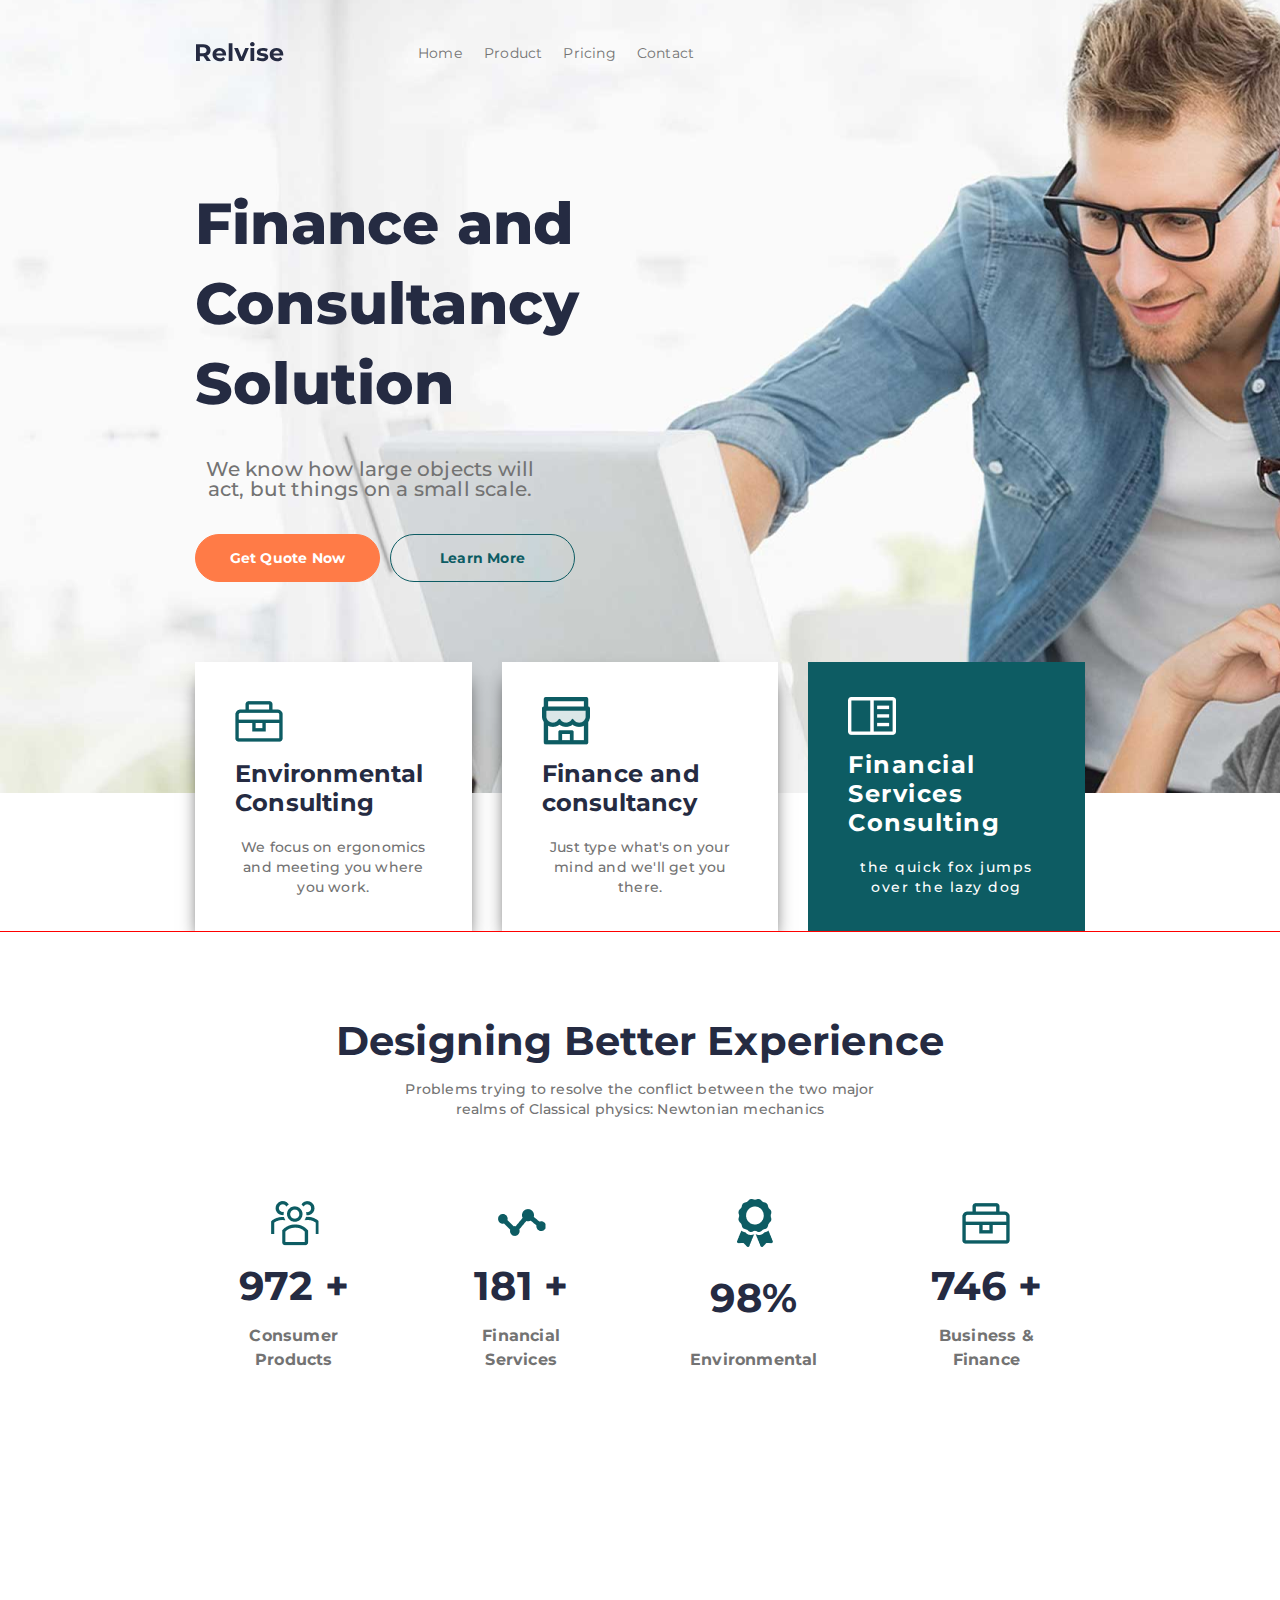
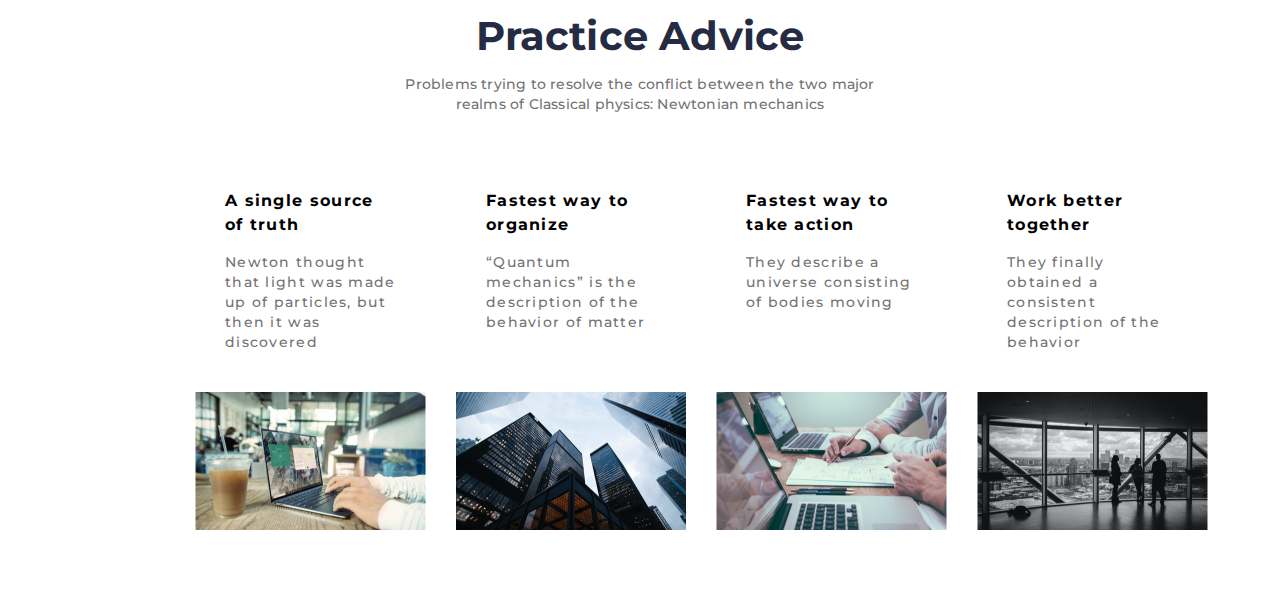
==== project/index.html @ 9a29da0e "Add files via upload" ====
<!DOCTYPE html>
<html lang="en">
  <head>
    <meta charset="UTF-8" />
    <meta http-equiv="X-UA-Compatible" content="IE=edge" />
    <meta name="viewport" content="width=device-width, initial-scale=1.0" />
    <title>Project</title>
    <link rel="stylesheet" href="css/main.css" />
    <link
      rel="shortcut icon"
      href="img/fivicons/icons8-улучшение-экономической-ситуации-32.png"
      type="image/x-icon"
    />
    <link rel="preconnect" href="https://fonts.googleapis.com" />
    <link rel="preconnect" href="https://fonts.gstatic.com" crossorigin />
    <link
      href="https://fonts.googleapis.com/css2?family=Montserrat:wght@500;600;700;800&display=swap"
      rel="stylesheet"
    />
  </head>
  <body>
    <div class="wrapper">
      <header class="header">
        <div class="container">
          <div class="header__nav nav">
            <div class="nav__logo">
              <img src="img/fivicons/Relvise.svg" alt="" />
            </div>
            <ul class="nav__list">
              <li class="nav__item"><a href="#">Home</a></li>
              <li class="nav__item"><a href="#">Product</a></li>
              <li class="nav__item"><a href="#">Pricing</a></li>
              <li class="nav__item"><a href="#">Contact</a></li>
            </ul>
          </div>
          <div class="header__introduce">
            <h1 class="introduce__title">Finance and Consultancy Solution</h1>
            <p class="introduce__text">
              We know how large objects will act, but things on a small scale.
            </p>
            <div class="introduce__buttons">
              <a class="introduce__button introduce__button_active" href="#"
                >Get Quote Now</a
              >
              <a class="introduce__button" href="#">Learn More</a>
            </div>
          </div>
          <div class="header__brand">
            <div class="brand__items items">
              <div class="brand__item">
                <div class="brand__icon">
                  <img src="img/fivicons/1-1.png" alt="" />
                </div>
                <h3 class="brand__title">Environmental Consulting</h3>
                <p class="brand__text">
                  We focus on ergonomics and meeting you where you work.
                </p>
              </div>
              <div class="brand__item">
                <div class="brand__icon">
                  <img src="img/fivicons/1-2.png" alt="" />
                </div>
                <h3 class="brand__title">Finance and consultancy</h3>
                <p class="brand__text">
                  Just type what's on your mind and we'll get you there.
                </p>
              </div>
              <div class="brand__item brand__item_active">
                <div class="brand__icon">
                  <img src="img/fivicons/1-3.png" alt="" />
                </div>
                <h3 class="brand__title">Financial Services Consulting</h3>
                <p class="brand__text">the quick fox jumps over the lazy dog</p>
              </div>
            </div>
          </div>
        </div>
      </header>
      <main class="main">
        <div class="container">
          <section class="experience">
            <h2 class="experience__title">Designing Better Experience</h2>
            <p class="experience__problems">
              Problems trying to resolve the conflict between the two major
              realms of Classical physics: Newtonian mechanics
            </p>
            <div class="experience__items items">
              <div class="experience__item">
                <div class="experience__icon">
                  <img src="img/fivicons/2-1.png" alt="" />
                </div>
                <div class="experience__meaning">972 +</div>
                <div class="experience__text">Consumer Products</div>
              </div>
              <div class="experience__item">
                <div class="experience__icon">
                  <img src="img/fivicons/2-2.png" alt="" />
                </div>
                <div class="experience__meaning">181 +</div>
                <div class="experience__text">Financial Services</div>
              </div>
              <div class="experience__item">
                <div class="experience__icon">
                  <img src="img/fivicons/2-3.png" alt="" />
                </div>
                <div class="experience__meaning">98%</div>
                <div class="experience__text">Environmental</div>
              </div>
              <div class="experience__item">
                <div class="experience__icon">
                  <img src="img/fivicons/2-4.png" alt="" />
                </div>
                <div class="experience__meaning">746 +</div>
                <div class="experience__text">Business & Finance</div>
              </div>
            </div>
          </section>
          <section class="advice">
            <h2 class="advice__title">Practice Advice</h2>
            <p class="advice__problems">
              Problems trying to resolve the conflict between the two major
              realms of Classical physics: Newtonian mechanics
            </p>
            <div class="advice__items items">
              <div class="advice__item">
                <div class="advice__description">
                  <div class="advice__subtitle">A single source of truth</div>
                  <div class="advice__text">
                    Newton thought that light was made up of particles, but then
                    it was discovered
                  </div>
                </div>
                <div class="advice__img"><img src="img/3-1.png" alt="" /></div>
              </div>
              <div class="advice__item">
                <div class="advice__description">
                  <div class="advice__subtitle">Fastest way to organize</div>
                  <div class="advice__text">
                    “Quantum mechanics” is the description of the behavior of
                    matter
                  </div>
                </div>
                <div class="advice__img"><img src="img/3-2.png" alt="" /></div>
              </div>
              <div class="advice__item">
                <div class="advice__description">
                  <div class="advice__subtitle">Fastest way to take action</div>
                  <div class="advice__text">
                    They describe a universe consisting of bodies moving
                  </div>
                </div>
                <div class="advice__img"><img src="img/3-3.png" alt="" /></div>
              </div>
              <div class="advice__item">
                <div class="advice__description">
                  <div class="advice__subtitle">Work better together</div>
                  <div class="advice__text">
                    They finally obtained a consistent description of the
                    behavior
                  </div>
                </div>
                <div class="advice__img"><img src="img/3-4.png" alt="" /></div>
              </div>
            </div>
          </section>
        </div>
      </main>
    </div>
  </body>
</html>
---- project/css/main.css ----
:root{
  --color1:rgba(115, 115, 115, 1);
  --color2: rgba(37, 43, 66, 1);;
  --color3: rgba(13, 92, 99, 1);
  --color4: rgba(255, 123, 71, 1);
  --color5:rgba(255, 255, 255, 1);
  --size1: 14px;
  --size2: 16px;
  --size3: 20px;
  --size4: 24px;
  --size5: 40px;
  --weight1: 500;
  --weight2: 600;
  --weight3: 700;
  --weight4: 800;
}
*,
*::after,
*::before{
  padding: 0;
  border: 0;
  margin: 0;
  box-sizing: border-box;
}
ul{
  list-style-type: none;
}
a{
  text-decoration: none;
}
html{
  height: 100%;
}
body{
  height: 100%;
  font-family: 'Montserrat', sans-serif;
  letter-spacing: 0.2px;
}
.wrapper{
  min-height: 100%;
  max-width: 1440px;
  margin: 0 auto;
  outline: 1px solid blue;

}
.container{
  padding: 0 195px;
  outline: 1px solid red;
}
/* HEADER */
.header {
  background-image: url("../img/background.png");
  background-repeat: no-repeat;
  overflow: hidden;
}
.header__nav {
  height: 104px;
}
.nav {
  display: grid;
  grid-template: 1fr/1fr minmax(auto, 187px) minmax(auto, 863px) 1fr;
  align-items: center;
}
.nav__logo {
  width: 187px;
  height: 58px;
  grid-column:2/3;
  display: flex;
  align-items: center;
}
.nav__list {
  display: grid;
  grid-template: 1fr/repeat(4,minmax(45px,auto)) +1fr;
  grid-auto-flow: column;
  column-gap: 21px;
  justify-items: start;
  grid-column: 3/4;
  padding-left: 36px;
}
.nav__item a {
  font-size: var(--size1);
  color: var(--color1);
}
/* header__introduce */
.header__introduce {
  max-width: 509px;
  display: flex;
  flex-direction: column;
  justify-content: flex-start;
  margin: 80px 0;
}
.introduce__title {
  font-size: 58px;
  line-height: 80px;
  font-weight: 800;
  color: var(--color2);
}
.introduce__text {
  width: 350px;
  font-size: var(--size3);
  font-weight: 500;
  color: var(--color1);
  margin: 35px 0;
}
.introduce__buttons{
  display: flex;
  justify-content: flex-start;
  column-gap: 10px;
}
.introduce__button {
  display: flex;
  justify-content: center;
  align-items:center;
  cursor: pointer;
  width:185px;
  height: 48px;
  border: 1px solid var(--color3);
  border-radius: 37px;
  background-color: transparent;
  font-size: var(--size1);
  font-weight: 700;
  color:var(--color3);
  }
.introduce__button_active,
.introduce__button:hover {
  border: 1px solid var(--color4);
  background-color:var(--color4);
  color:var(--color5);
  }
.introduce__button_active {
  color:var(--color5);
}
/* header__brand */
.items {
  display: flex;
  justify-content: space-between;
  column-gap: 30px;
}
.brand__item {
  flex: 1;
  padding: 35px 40px;
  display: flex;
  flex-direction: column;
  justify-content: space-between;
  row-gap: 10px;
  background-color: #fff;
  box-shadow: 0 13px 19px -7px #000;
}
.brand__title {
  font-size: var(--size4);
  color:var(--color2);
  font-weight: 700;
}
.brand__text {
  font-size: var(--size1);
  color: var(--color1);
}
.brand__item:hover{
  background-color: var(--color3);
  box-shadow:none;
}
.brand__item:hover .brand__title,
.brand__item:hover .brand__text{
  color:var(--color5);
}
.brand__item:hover .brand__icon img{
  filter:brightness(25)
}
.brand__item_active{
  background-color: var(--color3);
  box-shadow:none;
}
.brand__item_active .brand__title,
.brand__item_active .brand__text{
  color:var(--color5);
  letter-spacing:1.5px;
}
/* MAIN */
/* SECTION EXPERIENCE */
.experience,
.advice{
  display: flex;
  flex-direction: column;
  justify-content: center;
  align-items:center;
  text-align: center;
  padding: 80px 0;
}
h2{
  font-size: var(--size5);
  color: var(--color2);
  line-height: 57px;
}
p {
  max-width: 510px;
  text-align: center;
  font-size: var(--size1);
  color: var(--color1);
  font-weight: 500;
  line-height: 20px;
  margin-top: 10px;
}
.experience__items {
  width: 100%;
  margin-top: 50px;
}
.experience__item {
  flex: 1;
  padding: 30px 40px;
  display: flex;
  flex-direction: column;
  justify-content: space-between;
  align-items:center;
  row-gap: 10px;
}
.experience__icon {
  width: 48px;
  height: 48px;
}
.experience__meaning {
  font-size: var(--size5);
  font-weight: var(--weight3);
  color: var(--color2);
  line-height: 57px;
}
.experience__text{
  font-size: var(--size2);
  font-weight: var(--weight3);
  color: var(--color1);
  line-height: 24px;
}
/* SECTION ADVICE */
.advice {
  padding: 125px 0 80px 0;;
}
.advice__problems {
}
.advice__items {
  width: 100%;
  margin-top: 45px;
  row-gap: 35px;
}
.advice__item {
  flex: 1;
  display: flex;
  flex-direction: column;
  justify-content: space-between;
  row-gap: 10px;
}
.advice__description{
  padding: 30px;
  display: flex;
  flex-direction: column;
  justify-content: flex-start;
  text-align: left;
  row-gap: 15px;
}
.advice__subtitle {
  font-size: var(--size2);
  line-height: 24px;
  font-weight: var(--weight3);
  align-self:flex-start;
  letter-spacing: 1.3px;
}
.advice__text {
  font-size: var(--size1);
  line-height: 20px;
  font-weight: var(--weight1);
  color: var(--color1);
  letter-spacing: 1.3px;
}
/* .advice__img {
  object-fit: cover;
} */
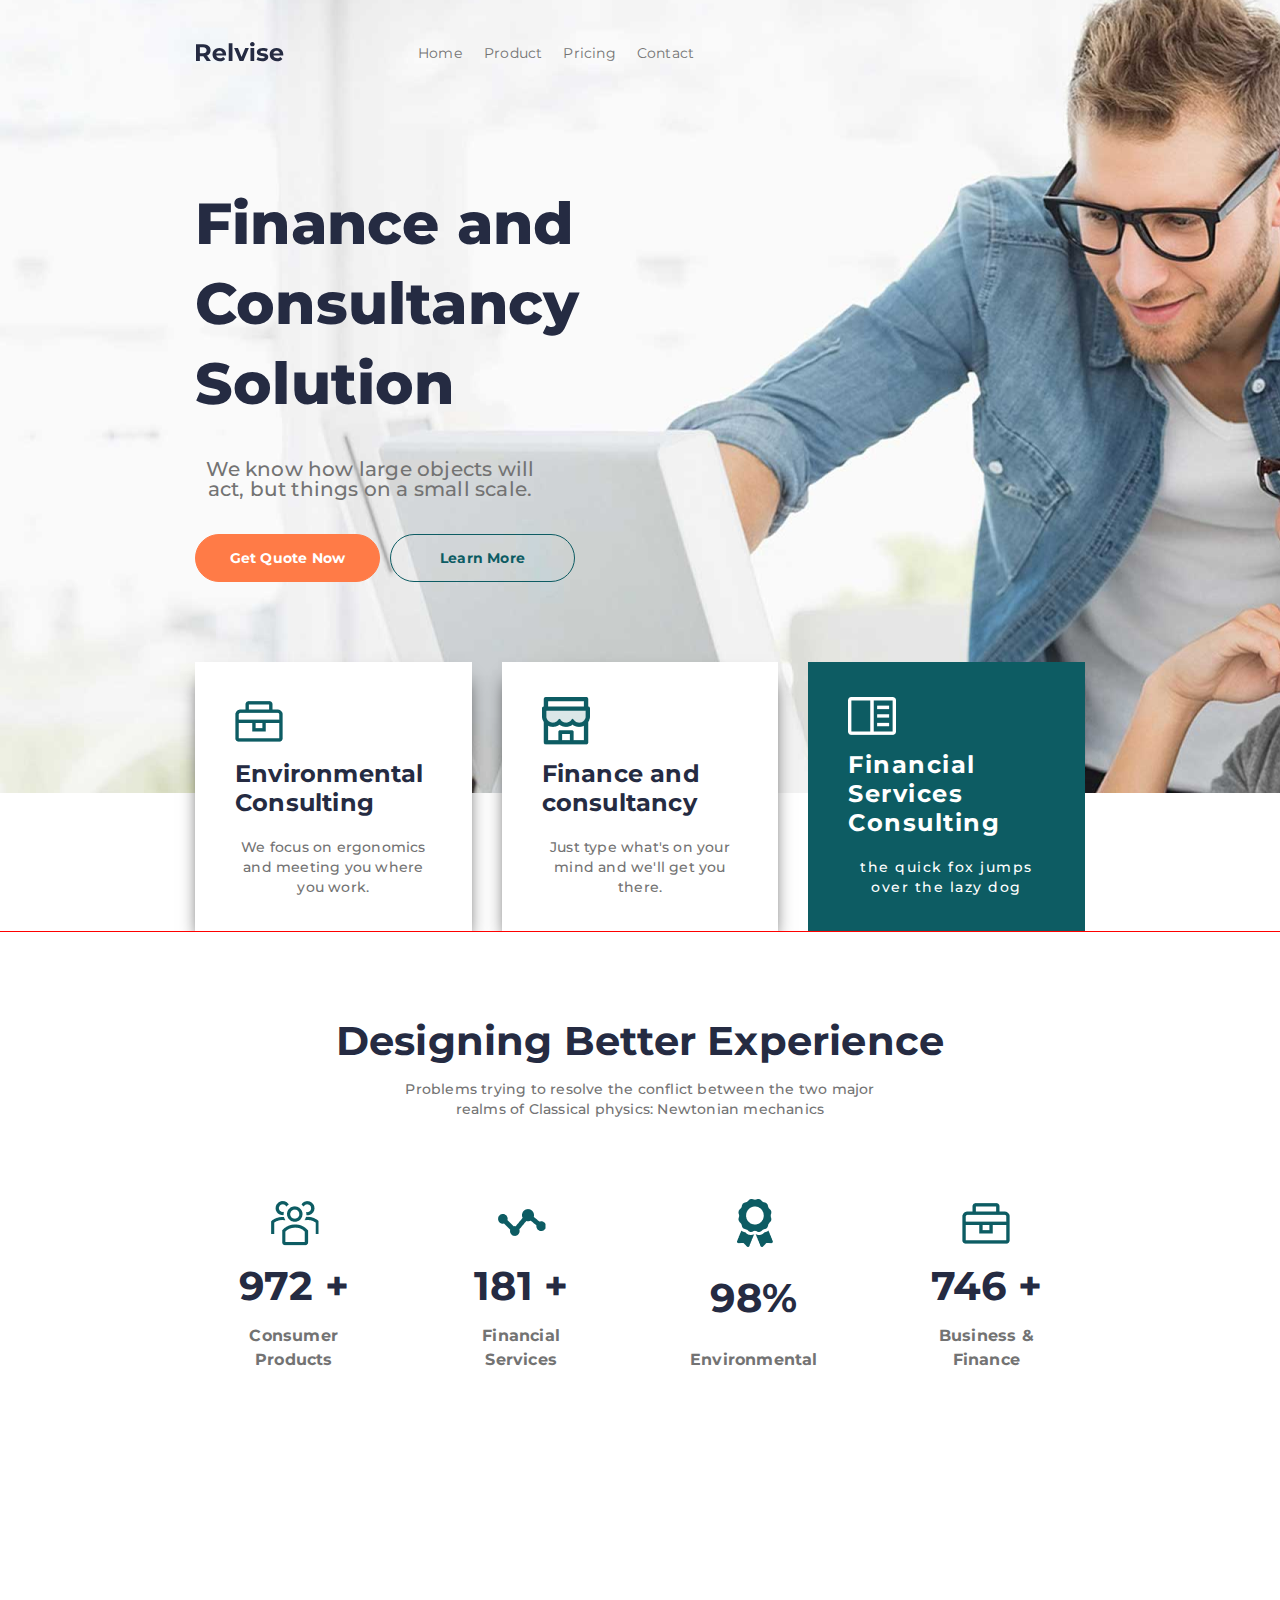
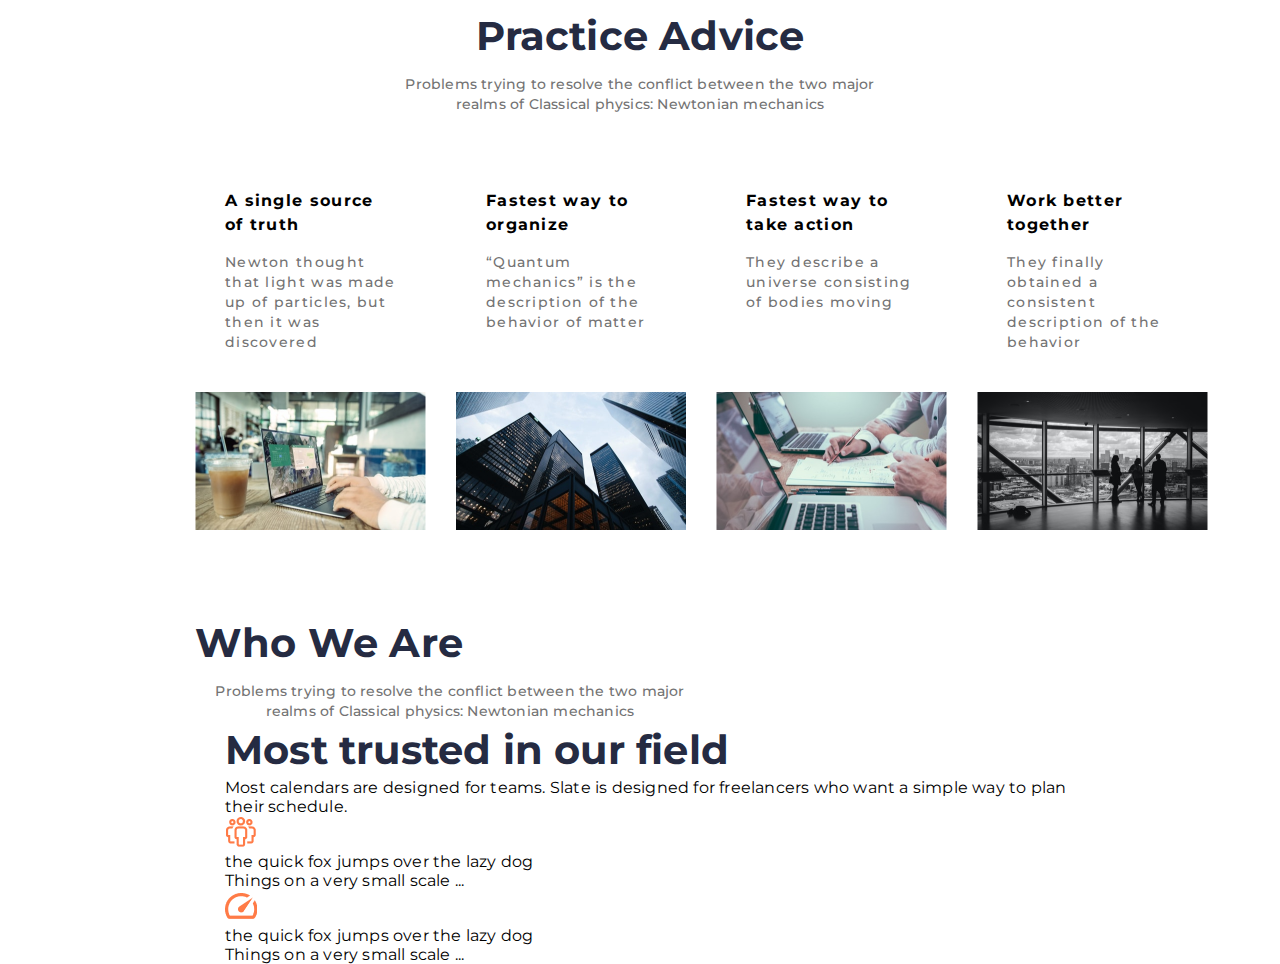
==== commit da9abedb: "Add files via upload" ====
--- a/project/index.html
+++ b/project/index.html
@@ -163,6 +163,37 @@
               </div>
             </div>
           </section>
+          <section class="about">
+            <h2 class="about__title">Who We Are</h2>
+            <p class="about__problems">
+              Problems trying to resolve the conflict between the two major
+              realms of Classical physics: Newtonian mechanics
+            </p>
+            <div class="about__items items">
+              <div class="about__video"></div>
+              <div class="about__trust trast">
+                <h2 class="trust__title">Most trusted in 
+                  our field</h2>
+                <div class="trust__text">Most calendars are designed for teams. Slate 
+                  is designed for freelancers who want a 
+                  simple way to plan their schedule.</div>
+                <div class="trust__items">
+                  <div class="trust__item">
+                    <div class="trust__icon"><img src="img/fivicons/4-1.png" alt=""></trust__icon>
+                      <div class="trust__subtitle">the quick fox jumps over the lazy 
+                        dog</div>  
+                    <div class="trust__description">Things on a very small scale ...</div>
+                  </div>
+                  <div class="trust__item">
+                    <div class="trust__icon"><img src="img/fivicons/4-2.png" alt=""></trust__icon>
+                      <div class="trust__subtitle">the quick fox jumps over the lazy 
+                        dog</div>
+                    <div class="trust__description">Things on a very small scale ...</div>
+                  </div>
+                </div>
+              </div>
+            </div>
+          </section>
         </div>
       </main>
     </div>
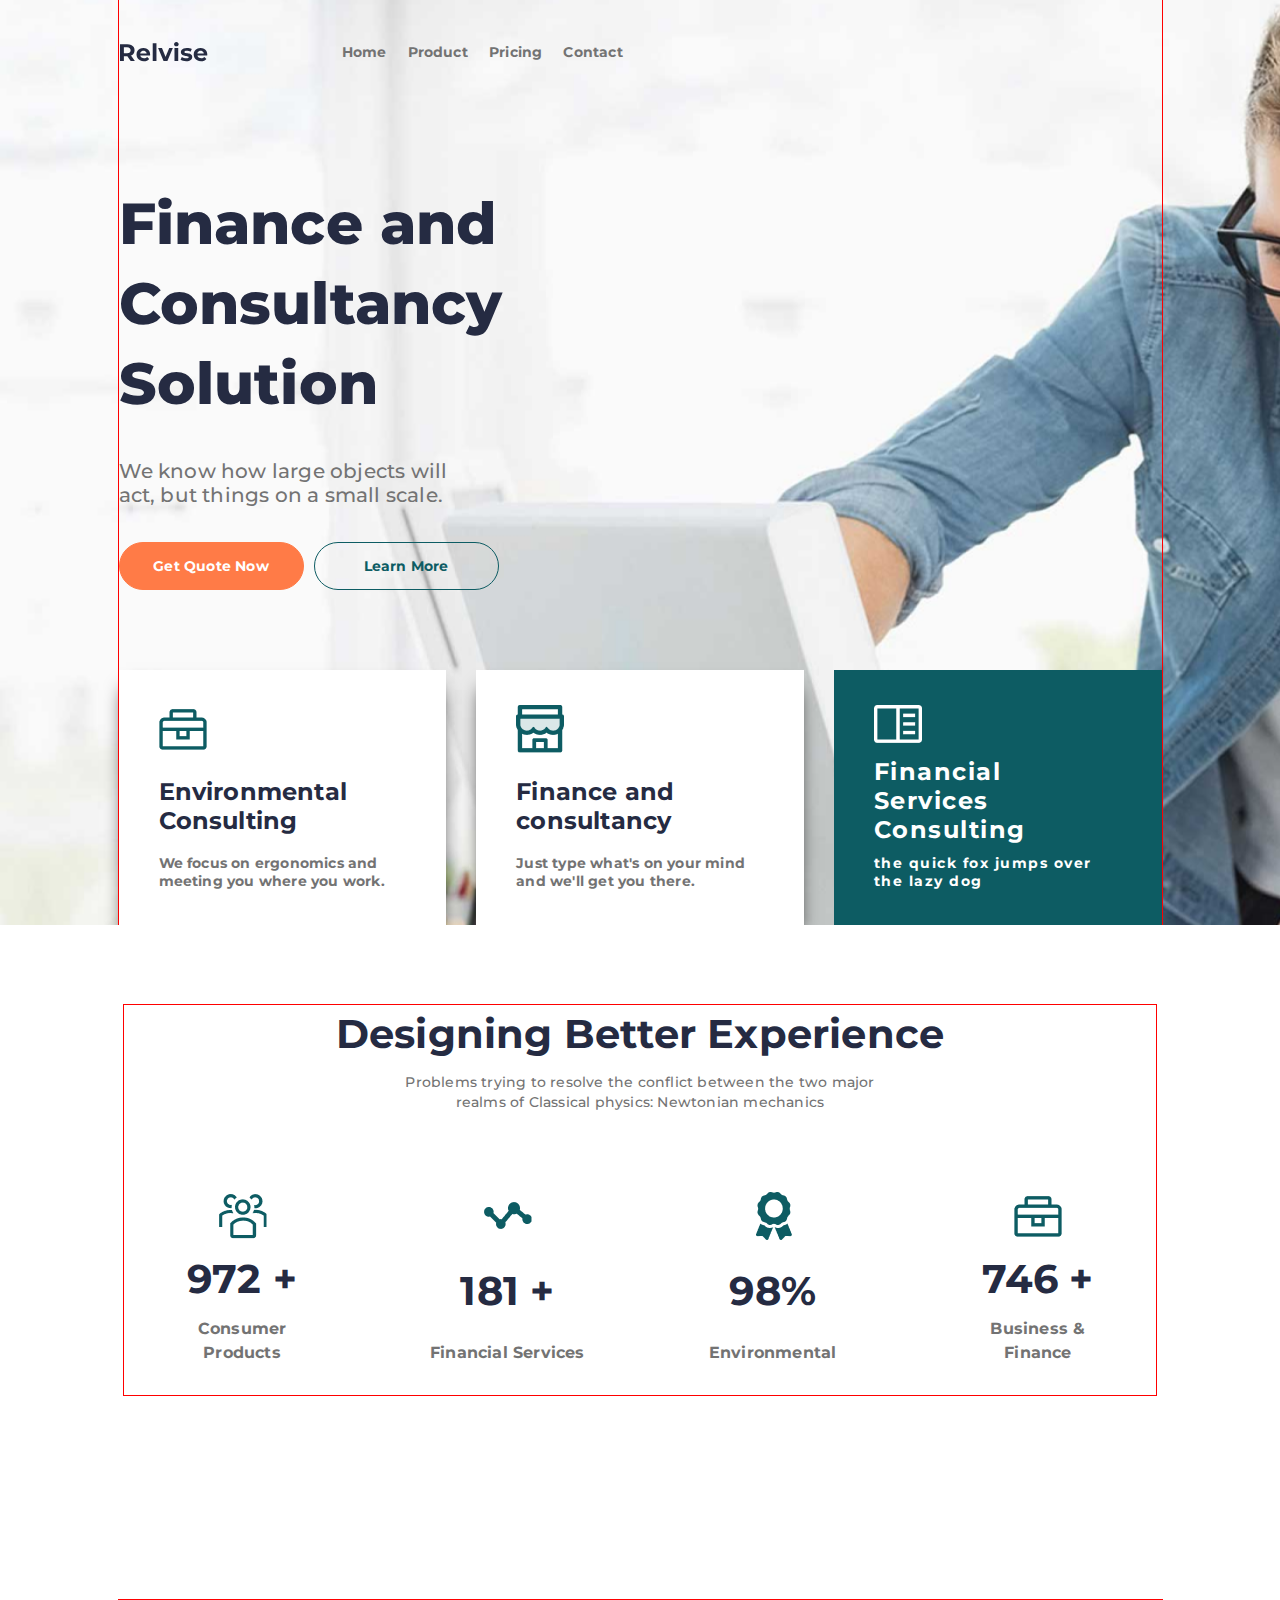
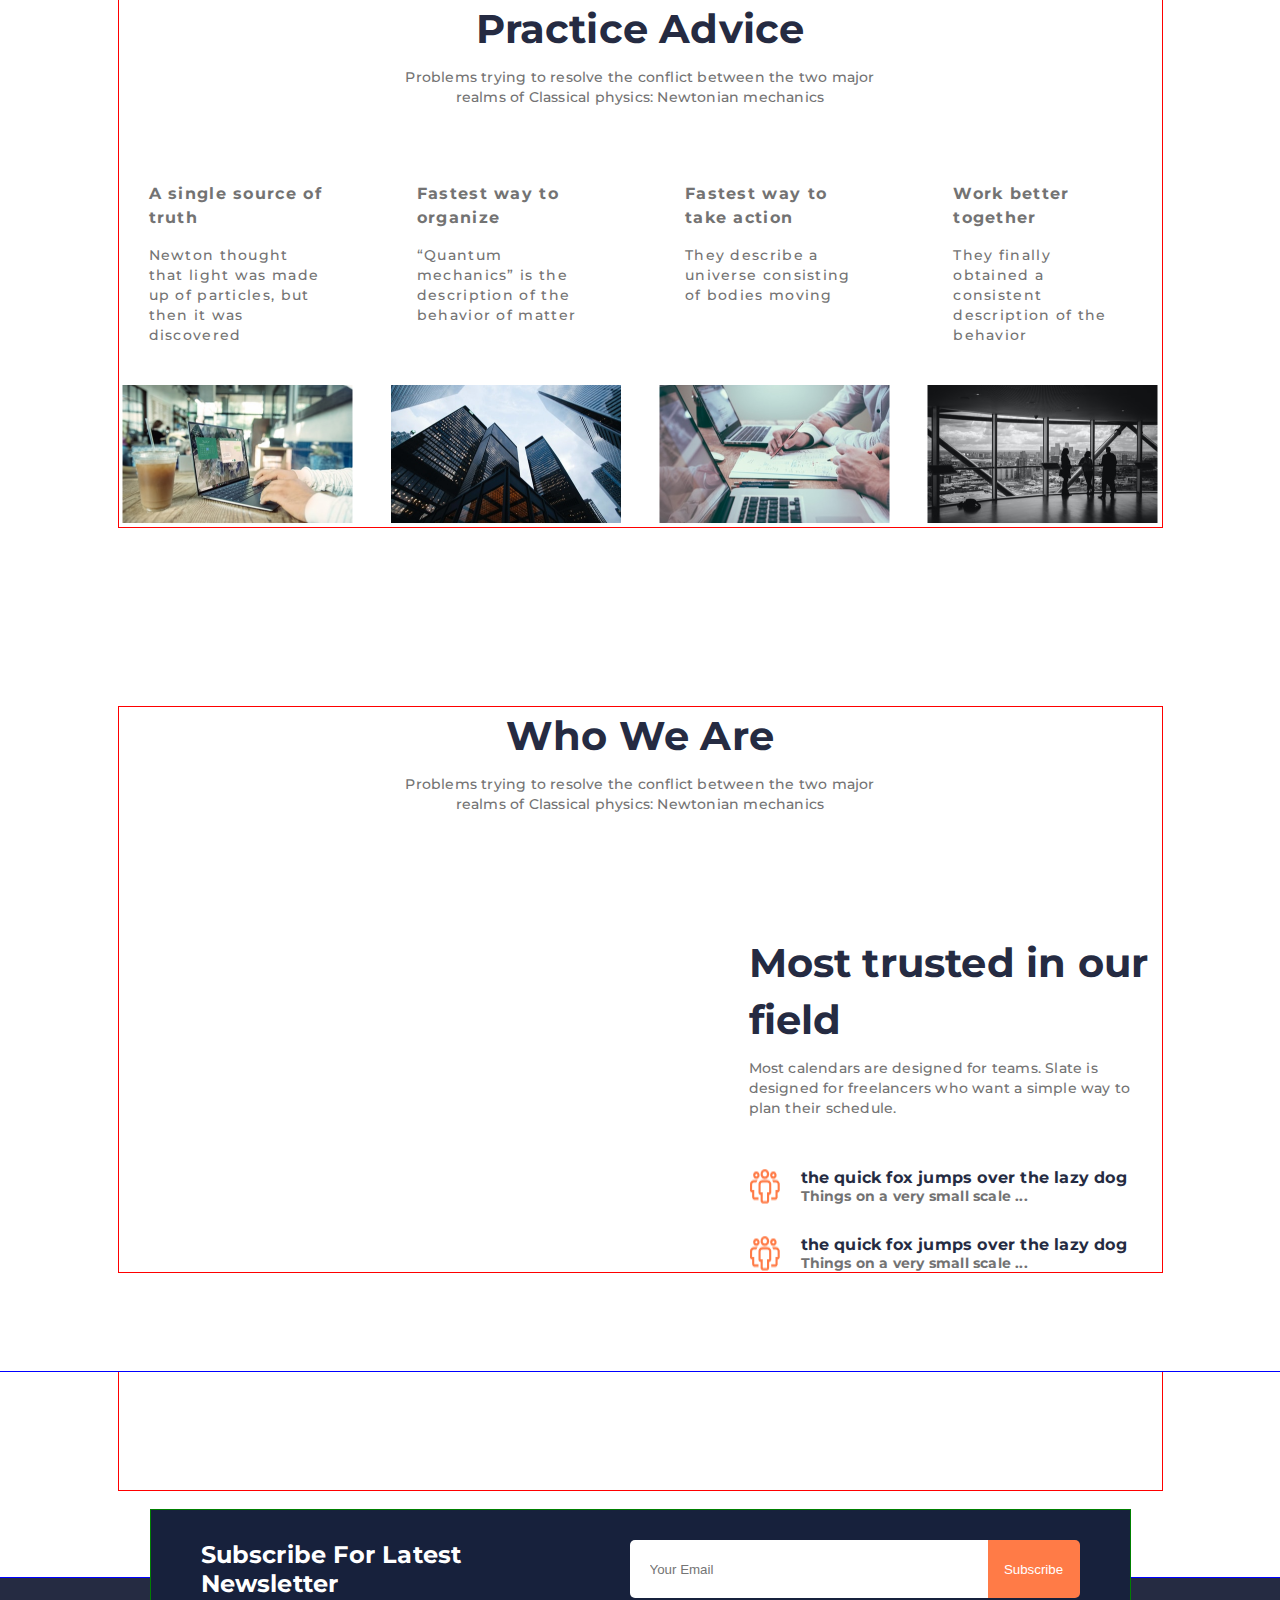
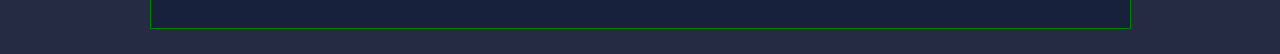
==== commit af42af54: "Add files via upload" ====
--- a/project/index.html
+++ b/project/index.html
@@ -77,13 +77,15 @@
         </div>
       </header>
       <main class="main">
-        <div class="container">
-          <section class="experience">
-            <h2 class="experience__title">Designing Better Experience</h2>
-            <p class="experience__problems">
-              Problems trying to resolve the conflict between the two major
-              realms of Classical physics: Newtonian mechanics
-            </p>
+        <section class="experience">
+          <div class="container">
+            <div class="experience__title title">
+              <h2 class="title__title">Designing Better Experience</h2>
+              <p class="title__subtitle">
+                Problems trying to resolve the conflict between the two major
+                realms of Classical physics: Newtonian mechanics
+              </p>
+            </div>
             <div class="experience__items items">
               <div class="experience__item">
                 <div class="experience__icon">
@@ -114,13 +116,17 @@
                 <div class="experience__text">Business & Finance</div>
               </div>
             </div>
-          </section>
-          <section class="advice">
-            <h2 class="advice__title">Practice Advice</h2>
-            <p class="advice__problems">
-              Problems trying to resolve the conflict between the two major
-              realms of Classical physics: Newtonian mechanics
-            </p>
+          </div>
+        </section>
+        <section class="advice">
+          <div class="container">
+            <div class="advice__title title">
+              <h2 class="title__title">Practice Advice</h2>
+              <p class="title__subtitle">
+                Problems trying to resolve the conflict between the two major
+                realms of Classical physics: Newtonian mechanics
+              </p>
+            </div>
             <div class="advice__items items">
               <div class="advice__item">
                 <div class="advice__description">
@@ -162,39 +168,86 @@
                 <div class="advice__img"><img src="img/3-4.png" alt="" /></div>
               </div>
             </div>
-          </section>
-          <section class="about">
-            <h2 class="about__title">Who We Are</h2>
-            <p class="about__problems">
-              Problems trying to resolve the conflict between the two major
-              realms of Classical physics: Newtonian mechanics
-            </p>
+          </div>
+        </section>
+        <section class="about">
+          <div class="container">
+            <div class="about__title title">
+              <h2 class="title__title">Who We Are</h2>
+              <p class="title__subtitle">
+                Problems trying to resolve the conflict between the two major
+                realms of Classical physics: Newtonian mechanics
+              </p>
+            </div>
             <div class="about__items items">
               <div class="about__video"></div>
-              <div class="about__trust trast">
-                <h2 class="trust__title">Most trusted in 
-                  our field</h2>
-                <div class="trust__text">Most calendars are designed for teams. Slate 
-                  is designed for freelancers who want a 
-                  simple way to plan their schedule.</div>
-                <div class="trust__items">
-                  <div class="trust__item">
-                    <div class="trust__icon"><img src="img/fivicons/4-1.png" alt=""></trust__icon>
-                      <div class="trust__subtitle">the quick fox jumps over the lazy 
-                        dog</div>  
-                    <div class="trust__description">Things on a very small scale ...</div>
-                  </div>
-                  <div class="trust__item">
-                    <div class="trust__icon"><img src="img/fivicons/4-2.png" alt=""></trust__icon>
-                      <div class="trust__subtitle">the quick fox jumps over the lazy 
-                        dog</div>
-                    <div class="trust__description">Things on a very small scale ...</div>
-                  </div>
-                </div>
-              </div>
-            </div>
-          </section>
-        </div>
+              <div class="about__trust trust">
+                <div class="trust__title title">
+                  <h2 class="title__title">Most trusted in our field</h2>
+                  <p class="title__subtitle">
+                    Most calendars are designed for teams. Slate is designed for
+                    freelancers who want a simple way to plan their schedule.
+                  </p>
+                </div>
+                <div class="trust__item">
+                  <img class="trust__icon" src="img/fivicons/4-1.png" alt="" />
+                  <div class="trust__subtitle">
+                    <p>the quick fox jumps over the lazy dog</p>
+                    <p>Things on a very small scale ...</p>
+                  </div>
+                </div>
+                <div class="trust__item">
+                  <img class="trust__icon" src="img/fivicons/4-1.png" alt="" />
+                  <div class="trust__subtitle">
+                    <p>the quick fox jumps over the lazy dog</p>
+                    <p>Things on a very small scale ...</p>
+                  </div>
+                </div>
+              </div>
+            </div>
+          </div>
+        </section>
+        <section class="clients">
+          <div class="container">
+            <div class="clients__icons">
+              <div class="clients__icon">
+                <img src="/img/fivicons/5-1.png" alt="" />
+              </div>
+              <div class="clients__icon">
+                <img src="/img/fivicons/5-2.png" alt="" />
+              </div>
+              <div class="clients__icon">
+                <img src="/img/fivicons/5-3.png" alt="" />
+              </div>
+              <div class="clients__icon">
+                <img src="/img/fivicons/5-4.png" alt="" />
+              </div>
+              <div class="clients__icon">
+                <img src="/img/fivicons/5-5.png" alt="" />
+              </div>
+              <div class="clients__icon">
+                <img src="/img/fivicons/5-6.png" alt="" />
+              </div>
+            </div>
+            <div class="clients__form form">
+              <div class="form__wrapper">
+                <div class="form__name">Subscribe For Latest Newsletter</div>
+                <div class="form__getData">
+                  <input
+                    type="text"
+                    placeholder="Your Email"
+                    class="form__input"
+                  /><input
+                    type="submit"
+                    value="Subscribe"
+                    class="form__button"
+                  />
+                </div>
+              </div>
+            </div>
+          </div>
+        </section>
+        <div class="clients__row"></div>
       </main>
     </div>
   </body>
--- a/project/css/main.css
+++ b/project/css/main.css
@@ -27,6 +27,7 @@
 }
 a{
   text-decoration: none;
+  color:inherit;
 }
 html{
   height: 100%;
@@ -35,22 +36,32 @@
   height: 100%;
   font-family: 'Montserrat', sans-serif;
   letter-spacing: 0.2px;
+  font-size: var(--size1);
+  font-weight: var(--weight3);
+  color: var(--color1);
 }
 .wrapper{
   min-height: 100%;
-  max-width: 1440px;
-  margin: 0 auto;
+  /* width: 100vw;
+  margin: 0 auto; */
   outline: 1px solid blue;
 
 }
 .container{
-  padding: 0 195px;
+  /* padding: 0 195px; */
   outline: 1px solid red;
+  max-width: 1043px;
+  margin: 0 auto;
+  /* background-color: #fafafa; */
+  
 }
 /* HEADER */
 .header {
+  width: 100%;
+  margin: 0 auto;
   background-image: url("../img/background.png");
   background-repeat: no-repeat;
+  background-size: cover;
   overflow: hidden;
 }
 .header__nav {
@@ -77,10 +88,6 @@
   grid-column: 3/4;
   padding-left: 36px;
 }
-.nav__item a {
-  font-size: var(--size1);
-  color: var(--color1);
-}
 /* header__introduce */
 .header__introduce {
   max-width: 509px;
@@ -99,7 +106,6 @@
   width: 350px;
   font-size: var(--size3);
   font-weight: 500;
-  color: var(--color1);
   margin: 35px 0;
 }
 .introduce__buttons{
@@ -117,7 +123,6 @@
   border: 1px solid var(--color3);
   border-radius: 37px;
   background-color: transparent;
-  font-size: var(--size1);
   font-weight: 700;
   color:var(--color3);
   }
@@ -151,10 +156,9 @@
   color:var(--color2);
   font-weight: 700;
 }
-.brand__text {
-  font-size: var(--size1);
+/* .brand__text {
   color: var(--color1);
-}
+} */
 .brand__item:hover{
   background-color: var(--color3);
   box-shadow:none;
@@ -178,7 +182,8 @@
 /* MAIN */
 /* SECTION EXPERIENCE */
 .experience,
-.advice{
+.advice,
+.about{
   display: flex;
   flex-direction: column;
   justify-content: center;
@@ -186,19 +191,21 @@
   text-align: center;
   padding: 80px 0;
 }
-h2{
+.title{
+  display: flex;
+  flex-direction: column;
+  align-items:center;
+  row-gap: 10px;
+}
+.title__title{
   font-size: var(--size5);
   color: var(--color2);
   line-height: 57px;
 }
-p {
+.title__subtitle {
   max-width: 510px;
-  text-align: center;
-  font-size: var(--size1);
-  color: var(--color1);
   font-weight: 500;
   line-height: 20px;
-  margin-top: 10px;
 }
 .experience__items {
   width: 100%;
@@ -212,6 +219,7 @@
   justify-content: space-between;
   align-items:center;
   row-gap: 10px;
+  background-color: #fff;
 }
 .experience__icon {
   width: 48px;
@@ -226,15 +234,12 @@
 .experience__text{
   font-size: var(--size2);
   font-weight: var(--weight3);
-  color: var(--color1);
   line-height: 24px;
 }
 /* SECTION ADVICE */
 .advice {
   padding: 125px 0 80px 0;;
 }
-.advice__problems {
-}
 .advice__items {
   width: 100%;
   margin-top: 45px;
@@ -246,6 +251,7 @@
   flex-direction: column;
   justify-content: space-between;
   row-gap: 10px;
+  background-color: #fff;
 }
 .advice__description{
   padding: 30px;
@@ -258,17 +264,124 @@
 .advice__subtitle {
   font-size: var(--size2);
   line-height: 24px;
-  font-weight: var(--weight3);
   align-self:flex-start;
   letter-spacing: 1.3px;
 }
 .advice__text {
-  font-size: var(--size1);
   line-height: 20px;
   font-weight: var(--weight1);
-  color: var(--color1);
   letter-spacing: 1.3px;
 }
-/* .advice__img {
-  object-fit: cover;
-} */+/* SECTION ABOUT */
+.about {
+  padding: 100px 0;
+  background-color: #fff;
+}
+.about__items {
+  display: grid;
+  grid-template-columns: minmax(600px,auto) minmax(333px,auto);
+  column-gap: 1fr;
+  margin-top: 100px;
+}
+.items {
+}
+.about__video {
+}
+.about__trust {
+}
+.trust {
+  display: flex;
+  flex-direction: column;
+  row-gap: 30px;
+  text-align: left;
+}
+.trust__title{
+  padding: 20px 0;
+}
+.trust__text {
+}
+.trust__items {
+  
+}
+.trust__item1 {
+  
+}
+.trust__item2 {
+}
+.trust__icon {
+}
+.trust__item {
+  display: flex;
+  column-gap: 20px;
+}
+.trust__description {
+  margin-left: 20px;
+}
+.trust__subtitle p:nth-child(1){
+  font-size: var(--size2);
+  color: var(--color2)
+}
+/* SECTION CLIENTS */
+.clients {
+  outline: 1px solid blue;
+  padding-bottom: 87px;
+}
+.clients__icons {
+  display: flex;
+  /* flex-wrap: wrap; */
+  column-gap: 30px;
+  padding: 50px 0;
+  text-align: center;
+  align-items:center;
+  outline: 1px solid orange;
+}
+.clients__icon{
+   flex:1;
+ width: 100%;
+ height: auto;
+ 
+}
+.form {
+  display: flex;
+  color:var(--color5);
+  margin: 0 32px;
+  position: relative;
+}
+.form__wrapper {
+  display: flex;
+  justify-content: space-between;
+  width: 100%;
+  padding: 30px 50px;
+  background-color: #17213C;
+  position: absolute;
+  top: 20px;
+  outline: 1px solid green;
+}
+.form__name {
+  max-width: 266px;
+  font-size: var(--size4);
+}
+.form__getData {
+  display: flex;
+  width: 450px;
+  flex-grow: 0;
+  text-align: center;
+ }
+.form__input {
+  padding-left: 20px;
+  width: 100%;
+  border-radius: 5px 0 0 5px;
+}
+.form__button {
+  display: block;
+  width: 117px;
+  background-color:var(--color4);
+  color:var(--color5);
+  border-radius: 0 5px 5px 0;
+}
+
+.clients__row {
+  width: 100%;
+  height: 77px;
+  background-color:rgba(37, 43, 66, 1);
+}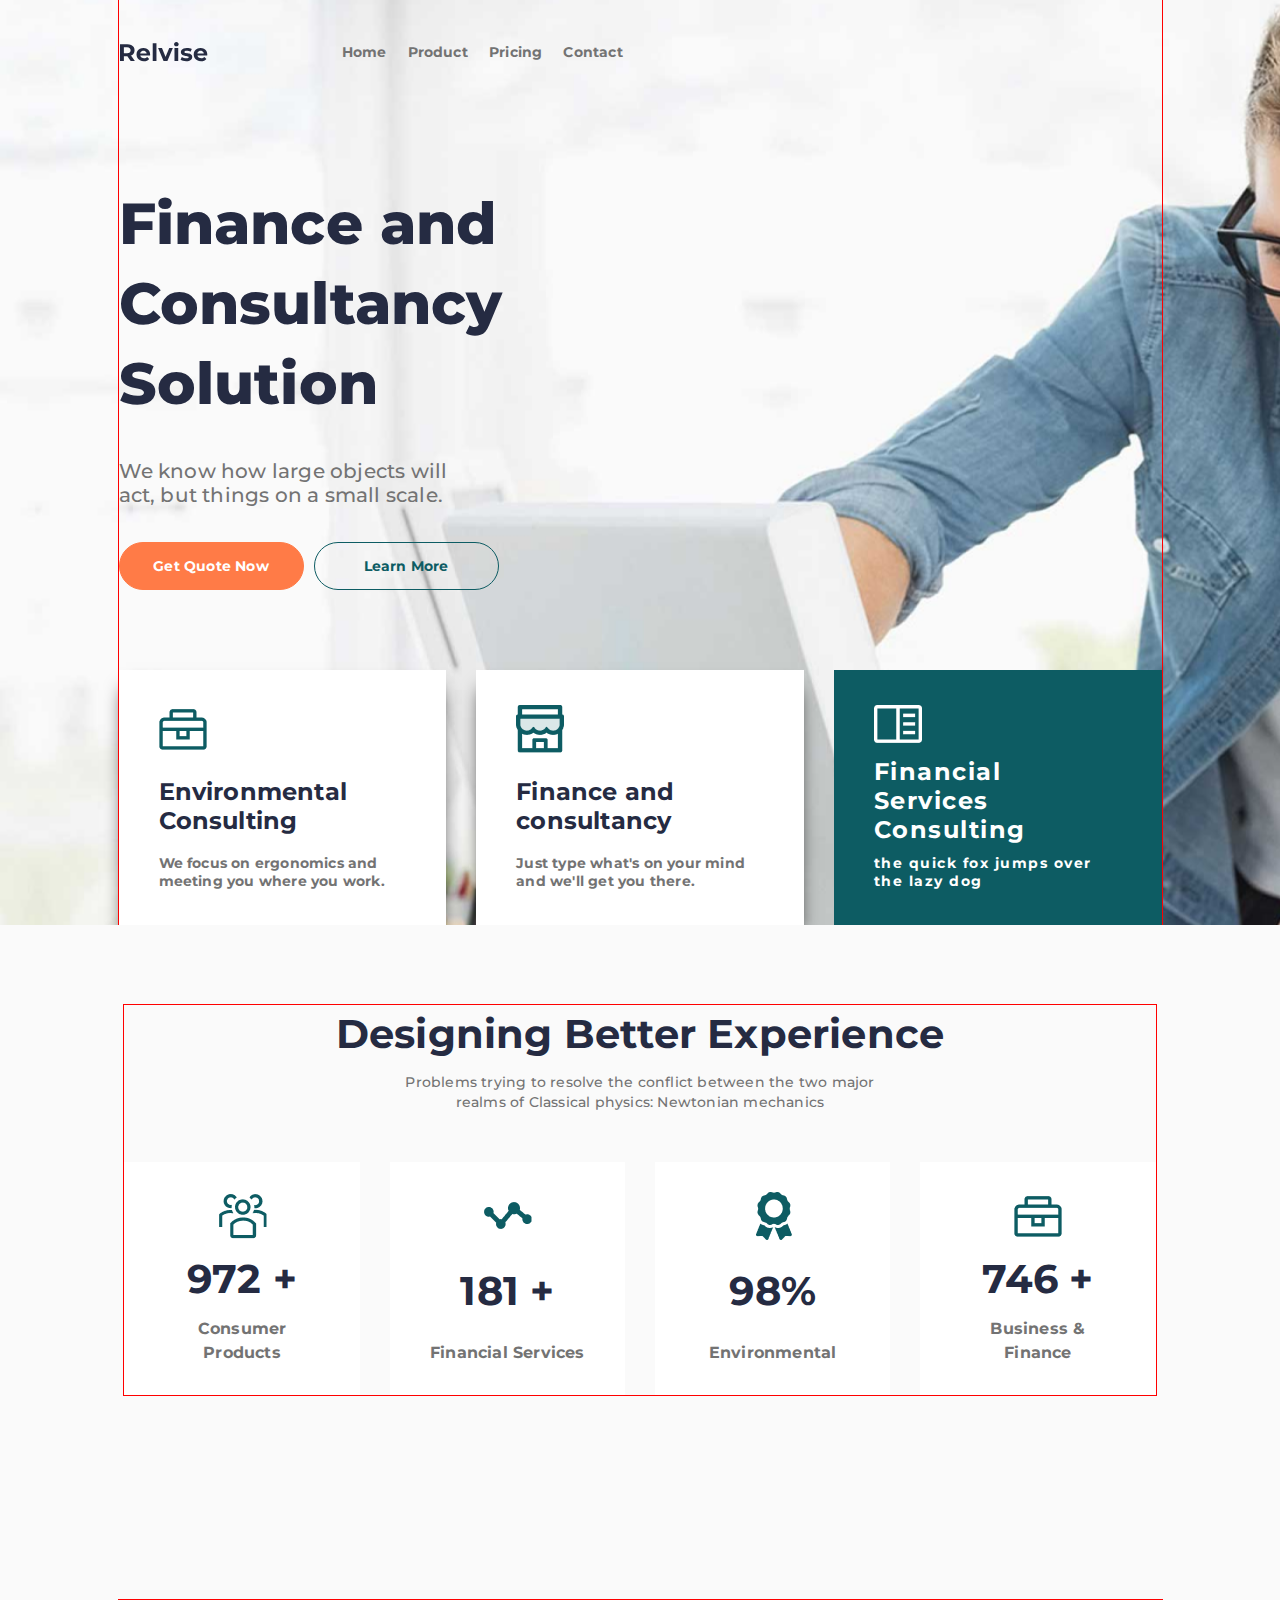
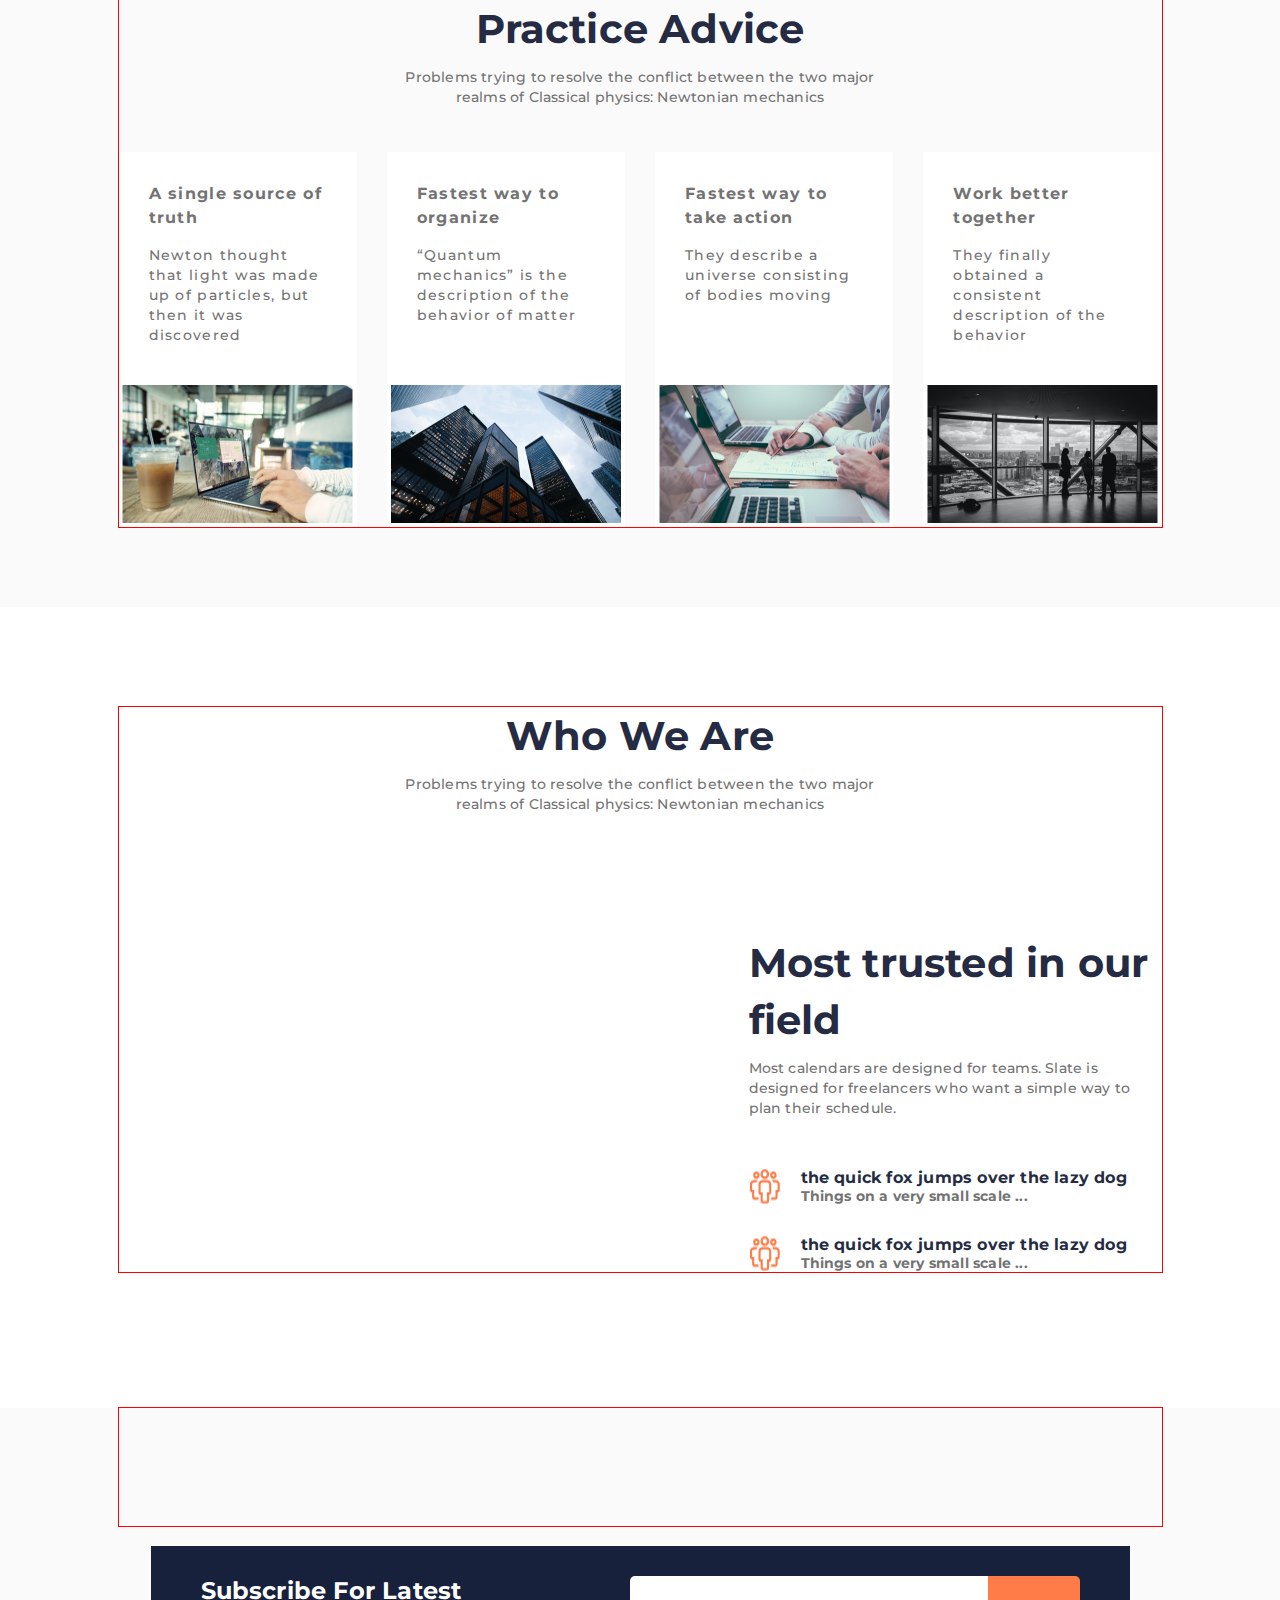
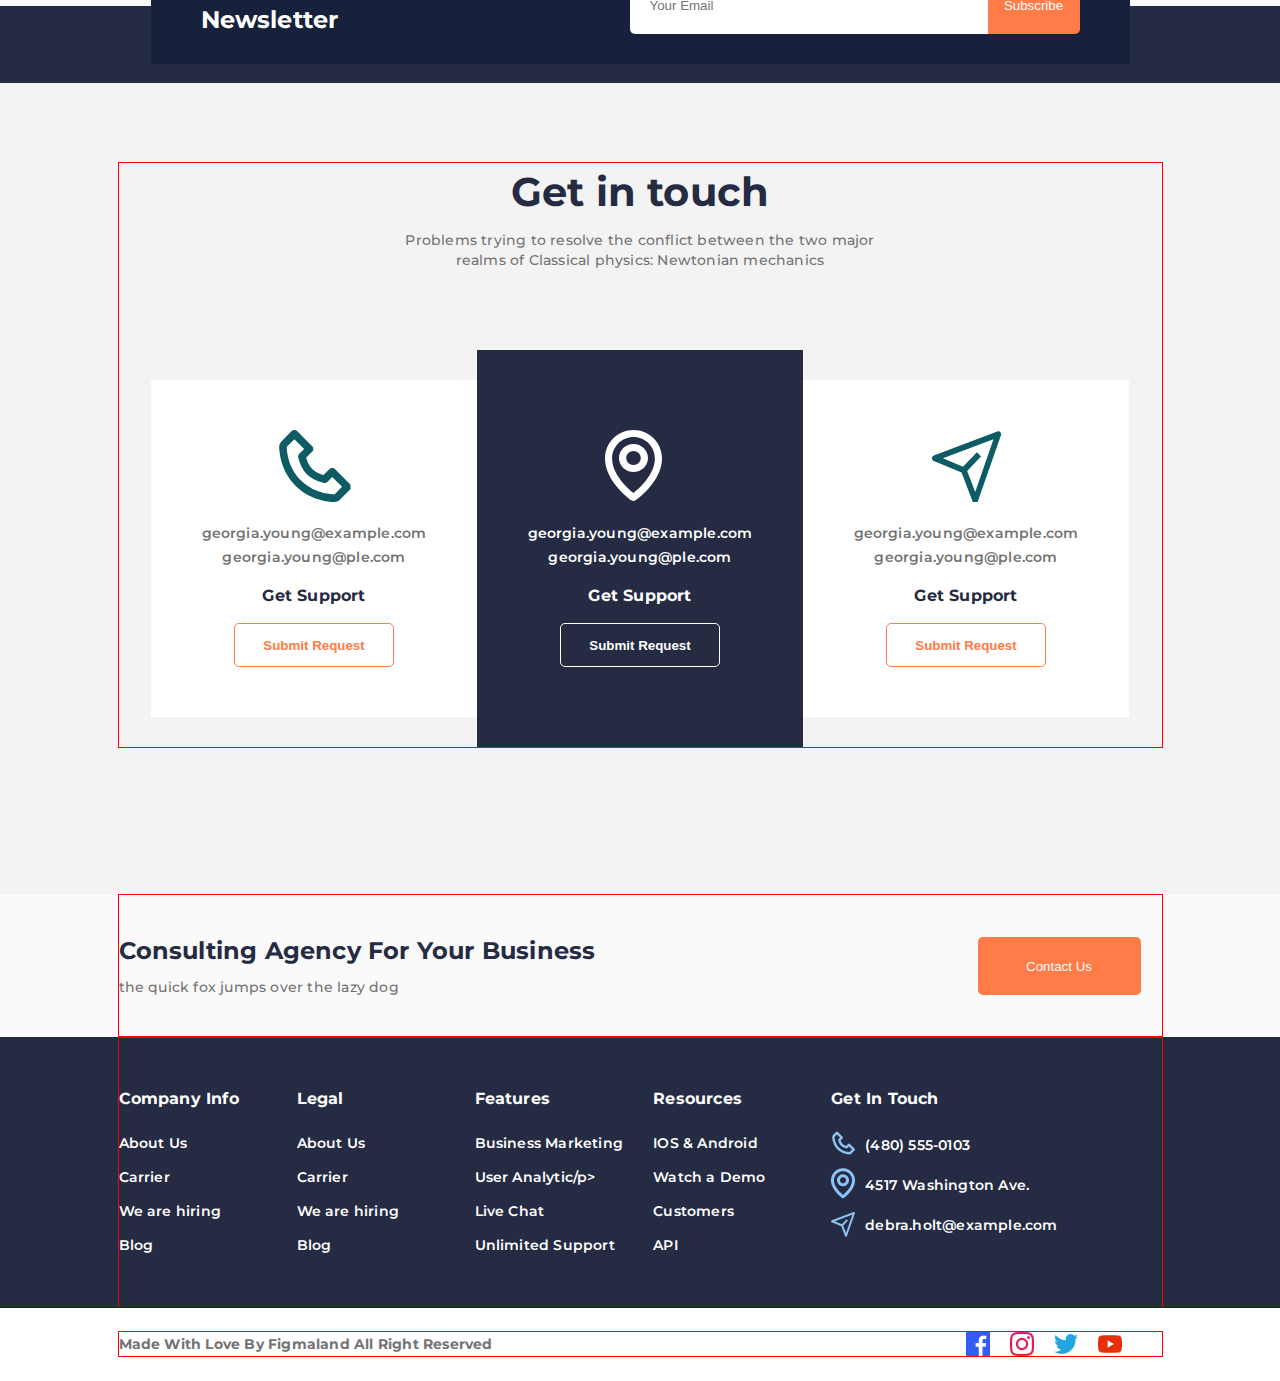
==== commit 4c52bb59: "Add files via upload" ====
--- a/project/index.html
+++ b/project/index.html
@@ -246,9 +246,141 @@
               </div>
             </div>
           </div>
-        </section>
-        <div class="clients__row"></div>
+          <div class="clients__row"></div>
+        </section>
+       <section class="getInTouch">
+         <div class="container">
+          <div class="getInTouch__title title">
+            <h2 class="title__title">Get in touch</h2>
+            <p class="title__subtitle">
+              Problems trying to resolve the conflict between the two major
+              realms of Classical physics: Newtonian mechanics
+            </p>
+        </div>
+        <div class="getInTouch__items items">
+          <div class="getInTouch__item">
+            <div class="getInTouch__icon">
+              <img src="img/fivicons/6-1.svg" alt="">
+            </div>
+            <div class="getInTouch__adress">georgia.young@example.com
+                georgia.young@ple.com
+            </div>
+            <div class="getInTouch__subtitle">Get Support</div>
+            <input type="submit" value="Submit Request" class="getInTouch__button"></input>
+          </div>
+          <div class="getInTouch__item getInTouch__item_active">
+            <div class="getInTouch__icon">
+              <img src="img/fivicons/6-2.svg" alt="">
+            </div>
+            <div class="getInTouch__adress">georgia.young@example.com
+                georgia.young@ple.com
+            </div>
+            <div class="getInTouch__subtitle">Get Support</div>
+            <input type="submit" value="Submit Request" class="getInTouch__button"></input>
+          </div>
+          <div class="getInTouch__item">
+            <div class="getInTouch__icon">
+              <img src="img/fivicons/6-3.svg" alt="">
+            </div>
+            <div class="getInTouch__adress">georgia.young@example.com
+                georgia.young@ple.com
+            </div>
+            <div class="getInTouch__subtitle">Get Support</div>
+            <input type="submit" value="Submit Request" class="getInTouch__button"></input>
+          </div>
+         </div>
+       </section>
+       <section class="agencyForBusiness">
+         <div class="container">
+           <div class="agencyForBusiness__items items">
+            <div class=agencyForBusiness__item>
+              <div class="agencyForBusiness__title">Consulting Agency For Your Business</div>
+              <div class="agencyForBusiness__text">the quick fox jumps over the lazy dog</div>
+            </div>
+            <input class="agencyForBusiness__button" type="submit" value="Contact Us">
+           </div>
+         </div>
+       </section>
+       <section class="info">
+          <div class="container">
+            <div class="info__items items">
+              <div class="info__item">
+                <div class="info__title">Company Info</div>
+                <div class="info__text">
+                  <p>About Us</p>
+                  <p>Carrier</p>
+                  <p>We are hiring</p>
+                  <p>Blog</p>
+                </div>
+              </div>
+                <div class="info__item">
+                  <div class="info__title">Legal</div>
+                  <div class="info__text">
+                    <p>About Us</p>
+                    <p>Carrier</p>
+                    <p>We are hiring</p>
+                    <p>Blog</p>
+                  </div>
+                </div>
+                <div class="info__item">
+                  <div class="info__title">Features</div>
+                  <div class="info__text">
+                    <p>Business Marketing</p>
+                    <p>User Analytic/p>
+                    <p>Live Chat</p>
+                    <p>Unlimited Support</p>
+                  </div>
+                </div>
+                  <div class="info__item">
+                    <div class="info__title">Resources</div>
+                    <div class="info__text">
+                      <p>IOS & Android</p>
+                      <p>Watch a Demo</p>
+                      <p>Customers</p>
+                      <p>API</p>
+                    </div>
+                  </div>
+                  <div class="info__item">
+                    <div class="info__title">Get In Touch</div>
+                    <div class="info__text contacts">
+                      <div class="contacts__item">
+                        <div class="contacts__icon">
+                          <img src="img/fivicons/8-1.png" alt="">
+                        </div>
+                        <p>(480) 555-0103</p>
+                      </div>
+                      <div class="contacts__item">
+                        <div class="contacts__icon">
+                          <img src="img/fivicons/8-2.png" alt="">
+                        </div>
+                        <p>4517 Washington Ave.</p>
+                      </div>
+                      <div class="contacts__item">
+                          <div class="contacts__icon">
+                            <img src="img/fivicons/8-3.png" alt="">
+                          </div>
+                          <p>debra.holt@example.com</p>
+                      </div>
+                    </div>
+                  </div>
+              </div>
+            </div>
+          </div>
+        </section>
       </main>
+      <footer class="footer">
+        <div class="container">
+          <div class="footer__items items">
+            <div class="footer__left">Made With Love By Figmaland All Right Reserved </div>
+            <div class="footer__right">
+              <div class="footer__icon"><img src="img/fivicons/9-1.png" alt=""></div>
+              <div class="footer__icon"><img src="img/fivicons/9-2.png" alt=""></div>
+              <div class="footer__icon"><img src="img/fivicons/9-3.png" alt=""></div>
+              <div class="footer__icon"><img src="img/fivicons/9-4.png" alt=""></div>
+            </div>
+          </div>
+        </div>
+      </footer>
     </div>
   </body>
 </html>
--- a/project/css/main.css
+++ b/project/css/main.css
@@ -1,6 +1,6 @@
 :root{
   --color1:rgba(115, 115, 115, 1);
-  --color2: rgba(37, 43, 66, 1);;
+  --color2: rgba(37, 43, 66, 1);
   --color3: rgba(13, 92, 99, 1);
   --color4: rgba(255, 123, 71, 1);
   --color5:rgba(255, 255, 255, 1);
@@ -52,7 +52,7 @@
   outline: 1px solid red;
   max-width: 1043px;
   margin: 0 auto;
-  /* background-color: #fafafa; */
+  /* background-color: pink; */
   
 }
 /* HEADER */
@@ -183,19 +183,22 @@
 /* SECTION EXPERIENCE */
 .experience,
 .advice,
-.about{
+.about,
+.getInTouch{
   display: flex;
   flex-direction: column;
   justify-content: center;
   align-items:center;
   text-align: center;
   padding: 80px 0;
+  background-color: #fafafa;
 }
 .title{
   display: flex;
   flex-direction: column;
   align-items:center;
   row-gap: 10px;
+  background-color: inherit;
 }
 .title__title{
   font-size: var(--size5);
@@ -274,7 +277,7 @@
 }
 /* SECTION ABOUT */
 .about {
-  padding: 100px 0;
+  padding: 100px 0 136px 0;
   background-color: #fff;
 }
 .about__items {
@@ -283,8 +286,6 @@
   column-gap: 1fr;
   margin-top: 100px;
 }
-.items {
-}
 .about__video {
 }
 .about__trust {
@@ -323,8 +324,7 @@
 }
 /* SECTION CLIENTS */
 .clients {
-  outline: 1px solid blue;
-  padding-bottom: 87px;
+  background-color: #fafafa;
 }
 .clients__icons {
   display: flex;
@@ -333,12 +333,11 @@
   padding: 50px 0;
   text-align: center;
   align-items:center;
-  outline: 1px solid orange;
-}
+  }
 .clients__icon{
-   flex:1;
- width: 100%;
- height: auto;
+  flex:1;
+  width: 100%;
+  height: auto;
  
 }
 .form {
@@ -355,7 +354,6 @@
   background-color: #17213C;
   position: absolute;
   top: 20px;
-  outline: 1px solid green;
 }
 .form__name {
   max-width: 266px;
@@ -364,8 +362,8 @@
 .form__getData {
   display: flex;
   width: 450px;
-  flex-grow: 0;
-  text-align: center;
+  /* flex-grow: 0;
+  text-align: center; */
  }
 .form__input {
   padding-left: 20px;
@@ -384,4 +382,161 @@
   width: 100%;
   height: 77px;
   background-color:rgba(37, 43, 66, 1);
+  margin-top: 80px;
+}
+/* SECTION GET IN TOUCH */
+.getInTouch{
+  background-color: #f3f3f3;
+  padding: 80px 0 148px 0;
+}
+.getInTouch__items{
+  margin-top: 80px;
+  column-gap: 0;
+  padding: 0 32.5px;
+}
+.getInTouch__item{
+  display: flex;
+  flex-direction: column;
+  align-items: center;
+  text-align: center;
+  padding: 50px 40px;
+  row-gap: 15px;
+  margin: 30px 0 30px 0;
+  background-color: #fff;
+  cursor: pointer;
+  transition: 0.5s;
+}
+
+.getInTouch__subtitle{
+  font-size: var(--size2);
+  color: var(--color2);
+  line-height: 24px;
+  transition: 0.5s;
+}
+.getInTouch__adress{
+  font-weight: var(--weight2);
+  line-height: 24px;
+}
+.getInTouch__button{
+   width: 160px;
+  height: 44px;
+  border: 1px solid var(--color4);
+  border-radius: 5px;
+  color: var(--color4);
+  font-weight: var(--weight2);
+  background-color: transparent;
+  cursor: pointer;
+  transition: 0.5s;
+}
+.getInTouch__item_active,
+.getInTouch__item:hover{
+  background-color: rgba(37, 43, 66, 1);
+  color: #ffffff;
+  margin: 0;
+  align-self: stretch;
+  padding: 80px 40px;
+}
+.getInTouch__item_active .getInTouch__subtitle,
+.getInTouch__item:hover .getInTouch__subtitle{
+  color: #fff;
+}
+.getInTouch__item_active .getInTouch__button,
+.getInTouch__item:hover .getInTouch__button{
+  color: #fff;
+  border: 1px solid #fff;
+}
+.getInTouch__item:hover .getInTouch__icon{
+  filter:brightness(25);
+}
+/* SECTION AGENCY FOR BUSINESS*/
+.agencyForBusiness{
+  background-color: #fafafa;
+}
+.agencyForBusiness__items{
+  display: flex;
+  justify-content: space-between;
+  align-items: center;
+  padding: 40px 0;
+
+}
+.agencyForBusiness__item{
+  display: flex;
+  flex-direction: column;
+  row-gap: 10px;
+}
+.agencyForBusiness__title{
+  font-size: var(--size4);
+  color: var(--color2);
+  line-height: 32px;
+}
+.agencyForBusiness__text{
+  font-weight: var(--weight1);
+  line-height: 20px;
+}
+.agencyForBusiness__button{
+  width: 163px;
+  height: 58px;
+  margin: 1px 21px;
+  color: var(--color5);
+  background-color: rgba(255, 123, 71, 1);
+  border-radius: 5px;
+}
+/* SECTION INFO*/
+.info{
+  background-color: rgba(37, 43, 66, 1);
+}
+.info__items{
+  display: grid;
+  grid-template-columns: repeat(4, minmax(148px,auto)) 1fr;
+  column-gap: 30px;
+  padding: 50px 0;
+}
+.info__item{
+  display: flex;
+  flex-direction: column;
+  row-gap: 20px;
+}
+.info__title{
+  font-size: var(--size2);
+  color: var(--color5);
+  line-height: 24px;
+}
+.info__text{
+  display: flex;
+  flex-direction: column;
+  row-gap: 10px;
+  color: var(--color5);
+  font-weight: var(--weight2);
+  line-height: 24px;
+}
+
+.contacts__item{
+  display: flex;
+  align-items: center;
+  flex-direction: row;
+  column-gap: 10px;
+  line-height: 14px;
+}
+/* FOOTER*/
+.footer{
+  padding: 25px;
+}
+.footer__items{
+  display: flex;
+  justify-content: space-between;
+  align-items: center
+}
+.footer__left{
+  font-size: 14px;
+}
+.footer__right{
+  display: flex;
+  align-items: center;
+  column-gap: 20px;
+  padding: 0 40px;
+}
+.footer__icon{
+  display: flex;
+  height: 24px;
+  align-items: center;
 }